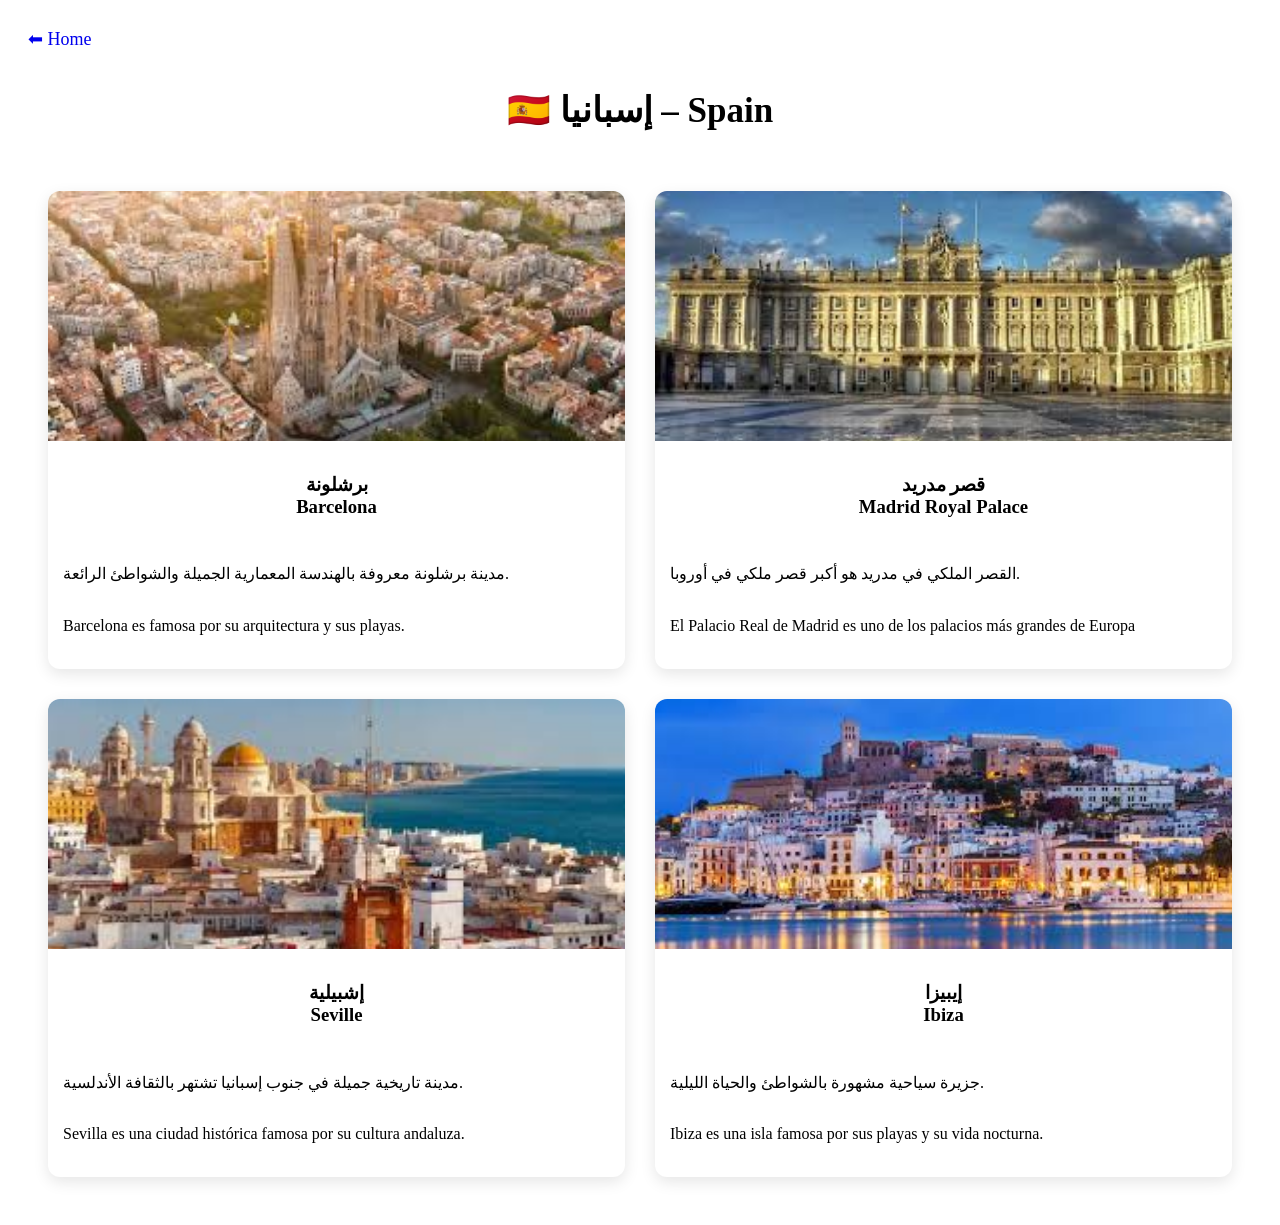
==== index.html @ b91aff17 "Update and rename spain.html to index.html" ====
<!DOCTYPE html>
<html lang="ar">

<head>

<meta charset="UTF-8">
<meta name="viewport" content="width=device-width, initial-scale=1.0">

<title>Country Tourism</title>

<link rel="stylesheet" href="style1.css">

</head>

<body>

<header>

<a href="https://peacecode14-alt.github.io/travel-world/" class="back">⬅ Home</a>

<h1 class="country-title">🇪🇸 إسبانيا – Spain</h1>

</header>


<section class="places">

<div class="place">

<img src="barca.jpg">

<h3>
 برشلونة
<br>
Barcelona
</h3>

<p>

مدينة برشلونة معروفة بالهندسة المعمارية الجميلة والشواطئ الرائعة.

<br><br>

Barcelona es famosa por su arquitectura y sus playas.

</p>

</div>


<div class="place">

<img src="mdr.jpg">

<h3>
قصر مدريد
<br>
Madrid Royal Palace
</h3>

<p>
القصر الملكي في مدريد هو أكبر قصر ملكي في أوروبا.
<br><br>
El Palacio Real de Madrid es uno de los palacios más grandes de Europa
</p>

</div>


<div class="place">

<img src="sev.jpg">

<h3>
إشبيلية
<br>
Seville
</h3>

<p>
مدينة تاريخية جميلة في جنوب إسبانيا تشتهر بالثقافة الأندلسية.
<br><br>
Sevilla es una ciudad histórica famosa por su cultura andaluza.
</p>

</div>


<div class="place">

<img src="ibz.jpg">

<h3>
إيبيزا
<br>
Ibiza
</h3>

<p>
جزيرة سياحية مشهورة بالشواطئ والحياة الليلية.
<br><br>
Ibiza es una isla famosa por sus playas y su vida nocturna.
</p>

</div>

</section>

</body>
</html>
---- style1.css ----
.country-title{

text-align:center;
margin:20px;
font-size:35px;

}

.back{

text-decoration:none;
margin:20px;
display:inline-block;
font-size:18px;

}

.places{

display:grid;
grid-template-columns:repeat(2,1fr);
gap:30px;
padding:40px;

}

.place{

background:white;
border-radius:12px;
overflow:hidden;
box-shadow:0 5px 15px rgba(0,0,0,0.1);
transition:.4s;

}

.place img{

width:100%;
height:250px;
object-fit:cover;
transition:.4s;

}

.place:hover img{

transform:scale(1.1);

}

.place h3{

text-align:center;
padding:10px;

}

.place p{

padding:15px;
line-height:1.6;

}

@media(max-width:700px){

.places{

grid-template-columns:1fr;

}

}
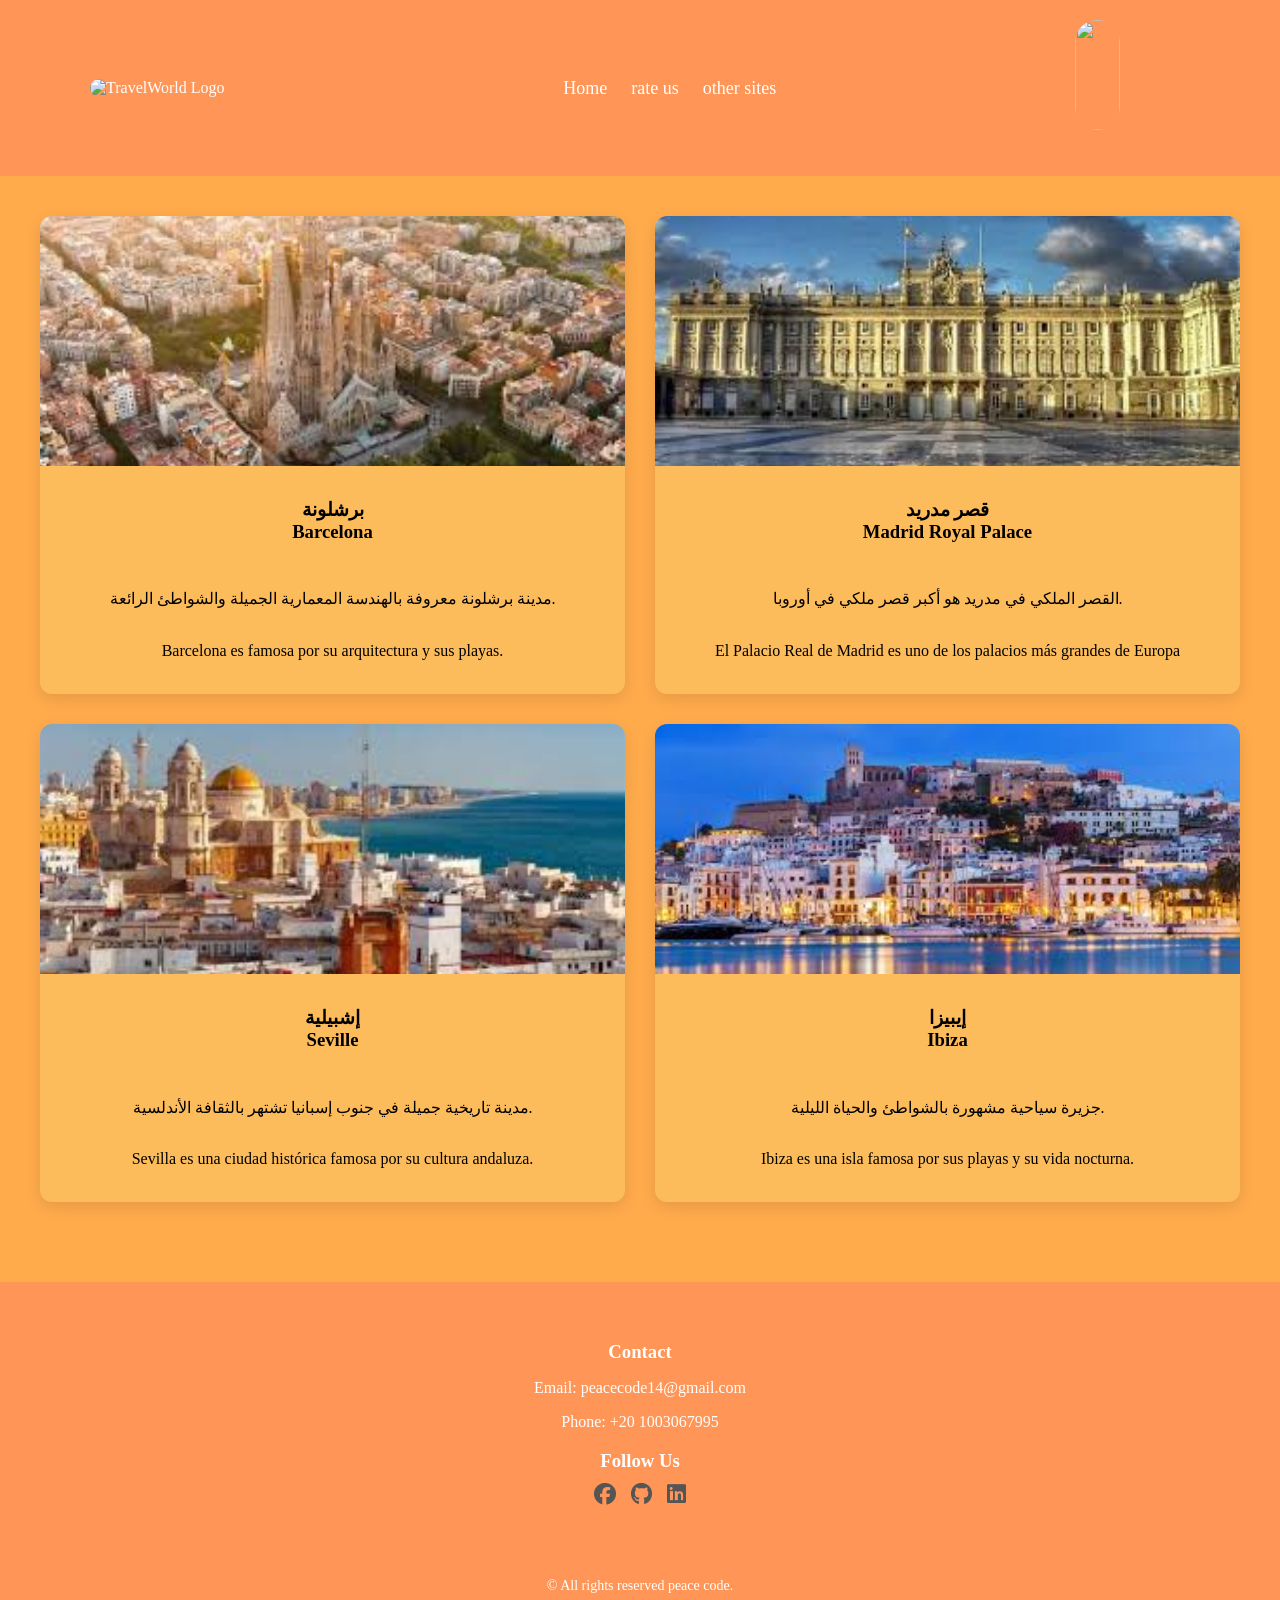
==== commit c980fe89: "Update index.html" ====
--- a/index.html
+++ b/index.html
@@ -9,18 +9,28 @@
 <title>Country Tourism</title>
 
 <link rel="stylesheet" href="style1.css">
-
+<link rel="stylesheet" href="https://cdnjs.cloudflare.com/ajax/libs/font-awesome/6.5.0/css/all.min.css">
 </head>
 
 <body>
 
-<header>
+  <nav class="navbar">
+<div class="logo">
+<img class="star" src="flight.png" alt="TravelWorld Logo">
+</div>
 
-<a href="https://peacecode14-alt.github.io/travel-world/" class="back">⬅ Home</a>
+<ul class="menu">
+<div class="nav-links">
 
-<h1 class="country-title">🇪🇸 إسبانيا – Spain</h1>
-
-</header>
+<a href="https://peacecode14-alt.github.io/travel-world/" class="back">Home</a>
+<a href="rate-us.html" class="active">rate us</a>
+<a href="other-sites.html" class="active">other sites</a>
+</ul>
+</div>
+<div class="starlogo">
+<a href="rate-us.html"><div><img src="star-logo.png"></div></a>
+</div>
+</nav>
 
 
 <section class="places">
@@ -105,6 +115,54 @@
 </div>
 
 </section>
+ <footer class="site-footer">
 
+
+
+
+
+
+
+<div class="footer-content">
+
+<div class="footer-section social">
+<div class="footer-section">
+
+<h3>Contact</h3>
+<p>Email: peacecode14@gmail.com</p>
+<p>Phone: +20 1003067995</p>
+
+</div>
+<h3>Follow Us</h3>
+<div class="social-links">
+         <a href="https://web.facebook.com/profile.php?id=61561774513017&locale=ar_AR" target="_blank">
+          <i class="fa-brands fa-facebook"></i>
+        </a>
+
+        <a href="https://github.com/peacecode14-alt" target="_blank">
+          <i class="fa-brands fa-github"></i>
+        </a>
+        <a
+          href="https://www.linkedin.com/in/ahmed-emad-367192395/"
+          target="_blank"
+        >
+          <i class="fa-brands fa-linkedin"></i>
+        </a>
+      </div>
+</div>
+
+</div>
+
+
+
+
+
+
+
+<div class="footer-bottom">
+<p>© All rights reserved peace code.</p>
+</div>
+
+</footer>
 </body>
 </html>
--- a/style1.css
+++ b/style1.css
@@ -1,74 +1,197 @@
-.country-title{
+body {
+    background: #ffab4c;
+    margin: 0;
+    padding: 0;
+}
 
-text-align:center;
-margin:20px;
-font-size:35px;
+.navbar {
+    padding: 60px;
+    display: flex;
+    justify-content: space-between;
+    align-items: center;
+    padding: 20px 60px;
+    background: #ff9658;
+    color: white;
+    margin-top: 0px;
+    z-index: 1000;
+    max-height: 150px;
+    margin-left: auto;
+}
+
+nav a {
+    margin-right: 20px;
+    text-decoration: none;
+    color: white;
+    font-size: 18px;
+    transition: .3s;
 
 }
 
-.back{
+nav a:hover {
+    color: #38bdf8;
+}
 
-text-decoration:none;
-margin:20px;
-display:inline-block;
-font-size:18px;
+.logo img {
+    height: 90px;
+    width: 200px;
+    margin-left: 30px;
+    border: none;
+    border-radius: 50px;
+}
+
+
+.starlogo img {
+    width: 45px;
+    margin-left: auto;
+    height: 90px;
+    height: 110px;
+    border: none;
+    border-radius: 50px;
+    margin-right: 100px;
 
 }
 
-.places{
 
-display:grid;
-grid-template-columns:repeat(2,1fr);
-gap:30px;
-padding:40px;
+
+
+
+
+
+.country-title {
+
+    text-align: center;
+    margin: 20px;
+    font-size: 35px;
 
 }
 
-.place{
+.back {
 
-background:white;
-border-radius:12px;
-overflow:hidden;
-box-shadow:0 5px 15px rgba(0,0,0,0.1);
-transition:.4s;
+    text-decoration: none;
+    margin: 20px;
+    display: inline-block;
+    font-size: 18px;
 
 }
 
-.place img{
+.places {
 
-width:100%;
-height:250px;
-object-fit:cover;
-transition:.4s;
+    display: grid;
+    grid-template-columns: repeat(2, 1fr);
+    gap: 30px;
+    padding: 40px;
 
 }
 
-.place:hover img{
+.place {
 
-transform:scale(1.1);
+    background: rgb(253, 188, 91);
+    border-radius: 12px;
+    overflow: hidden;
+    box-shadow: 0 5px 15px rgba(0, 0, 0, 0.1);
+    transition: .4s;
 
 }
 
-.place h3{
+.place img {
 
-text-align:center;
-padding:10px;
+    width: 100%;
+    height: 250px;
+    object-fit: cover;
+    transition: .4s;
 
 }
 
-.place p{
+.place:hover img {
 
-padding:15px;
-line-height:1.6;
+    transform: scale(1.1);
 
 }
 
-@media(max-width:700px){
+.place h3 {
 
-.places{
-
-grid-template-columns:1fr;
+    text-align: center;
+    padding: 10px;
 
 }
 
-}+.place p {
+
+    padding: 15px;
+    line-height: 1.6;
+    text-align: center;
+}
+
+.site-footer {
+    background: #ff9658;
+    backdrop-filter: blur(8px);
+    color: white;
+    padding: 40px 20px 20px 20px;
+    margin-top: 40px;
+}
+
+.footer-content {
+    display: flex;
+    justify-content: center;
+    flex-wrap: wrap;
+
+}
+
+.footer-section {
+    min-width: 200px;
+    text-align: center;
+}
+
+.footer-section h3 {
+    margin-bottom: 10px;
+}
+
+
+.footer-section a:hover {
+    color: #66c0f4;
+}
+
+.footer-bottom {
+    text-align: center;
+    border-top: 1px solid #ff9658;
+    padding-top: 15px;
+    margin-top: 20px;
+    font-size: 14px;
+}
+
+
+.social-links {
+    display: flex;
+    justify-content: center;
+    gap: 15px;
+    margin-bottom: 20px;
+}
+
+.social-links a {
+    font-size: 22px;
+    color: #555;
+    transition: 0.3s;
+}
+
+.social-links a:hover {
+    color: #2196f3;
+    transform: scale(1.2);
+}
+
+.copy {
+    margin-top: 25px;
+    opacity: 0.6;
+    text-align: center;
+}
+
+@media(max-width:700px) {
+    header {
+        flex-direction: column;
+        padding: 15px 30px;
+    }
+
+    nav {
+        margin-top: 10px;
+    }
+
+}
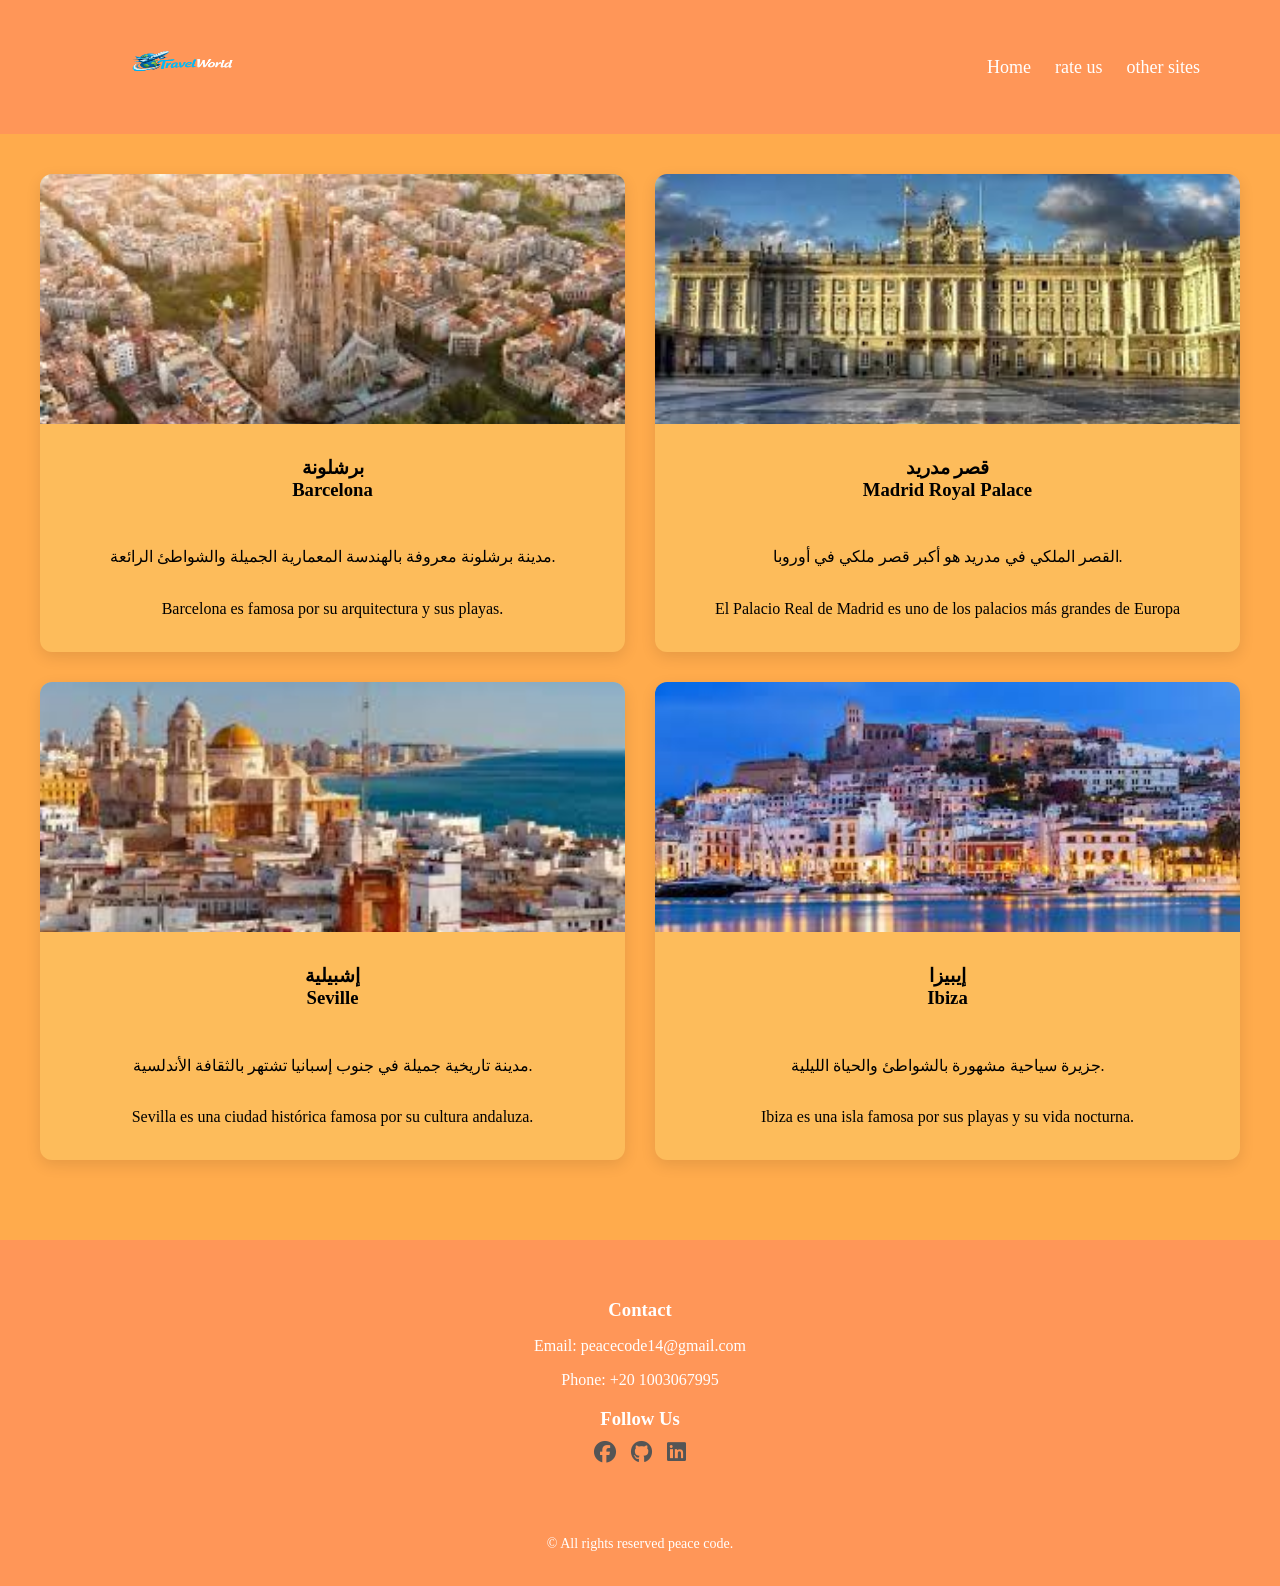
==== commit c880a593: "Update index.html" ====
--- a/index.html
+++ b/index.html
@@ -27,9 +27,7 @@
 <a href="other-sites.html" class="active">other sites</a>
 </ul>
 </div>
-<div class="starlogo">
-<a href="rate-us.html"><div><img src="star-logo.png"></div></a>
-</div>
+
 </nav>
 
 
